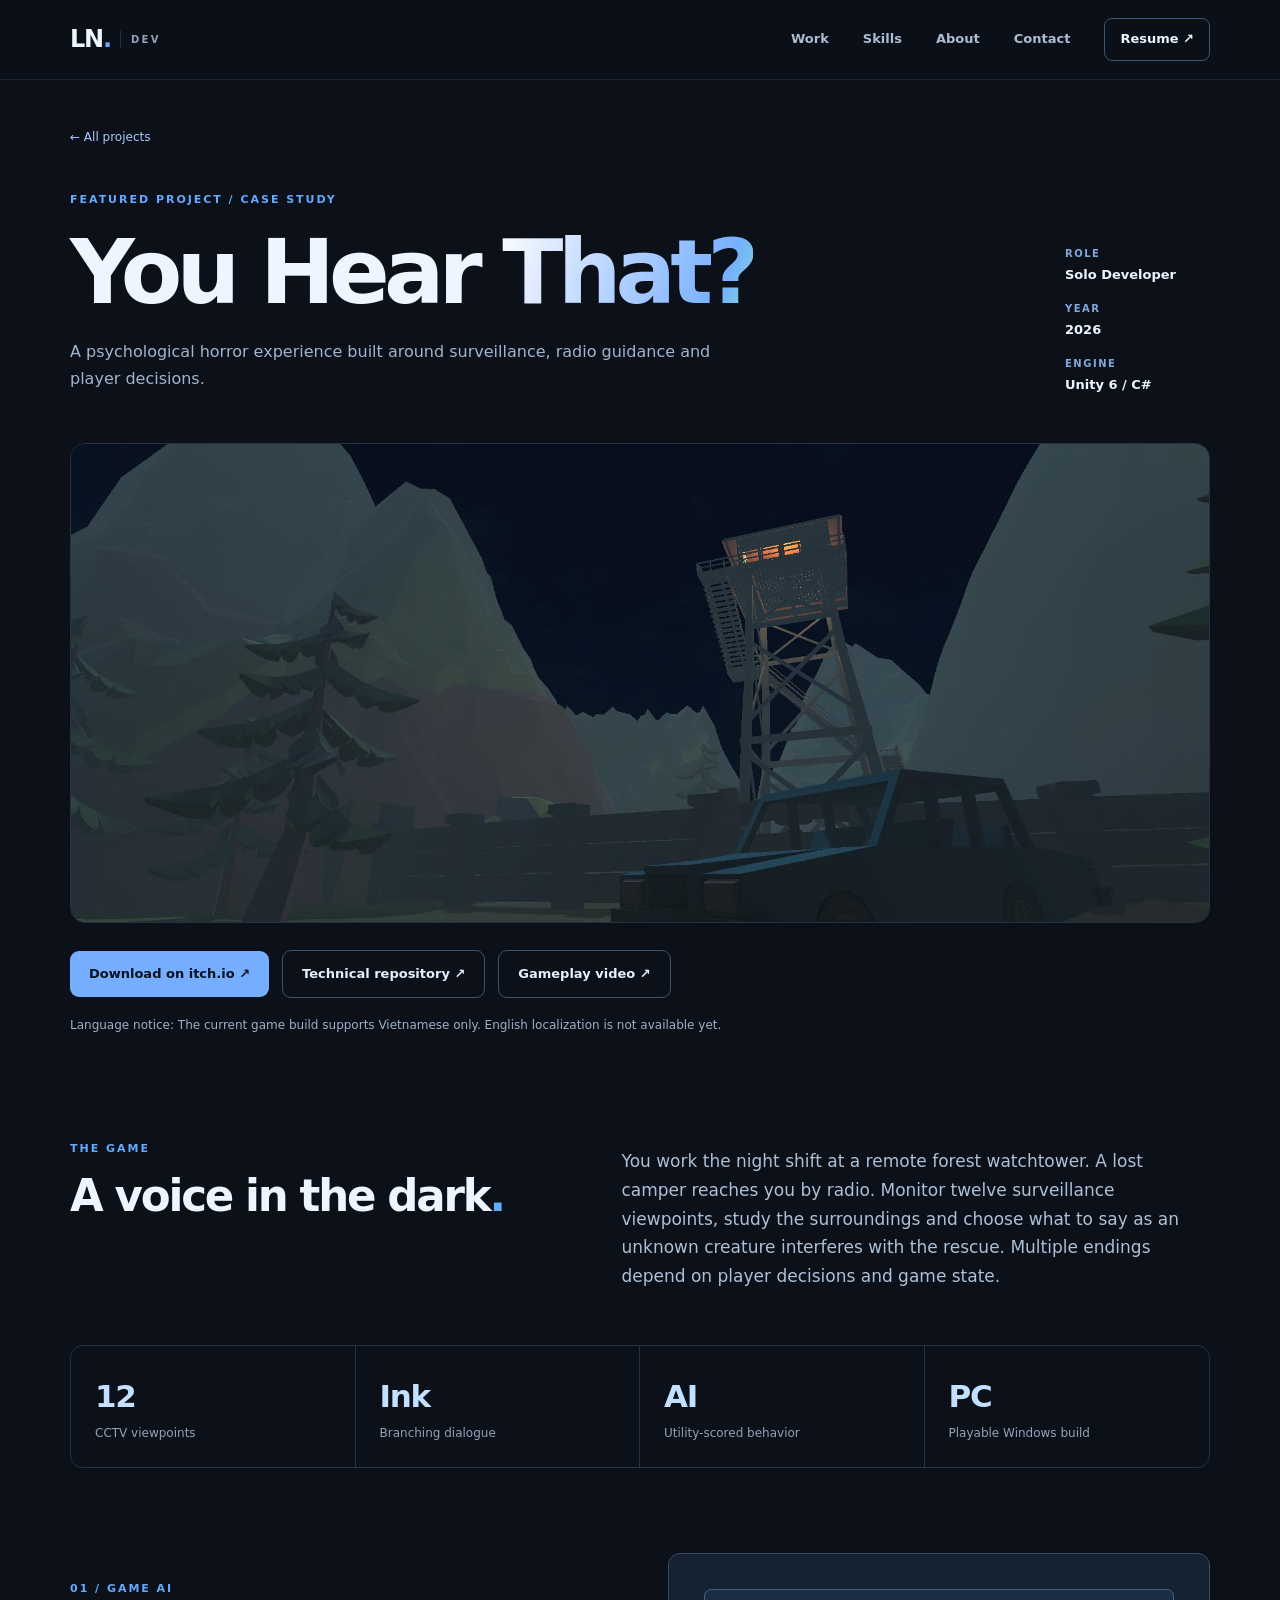
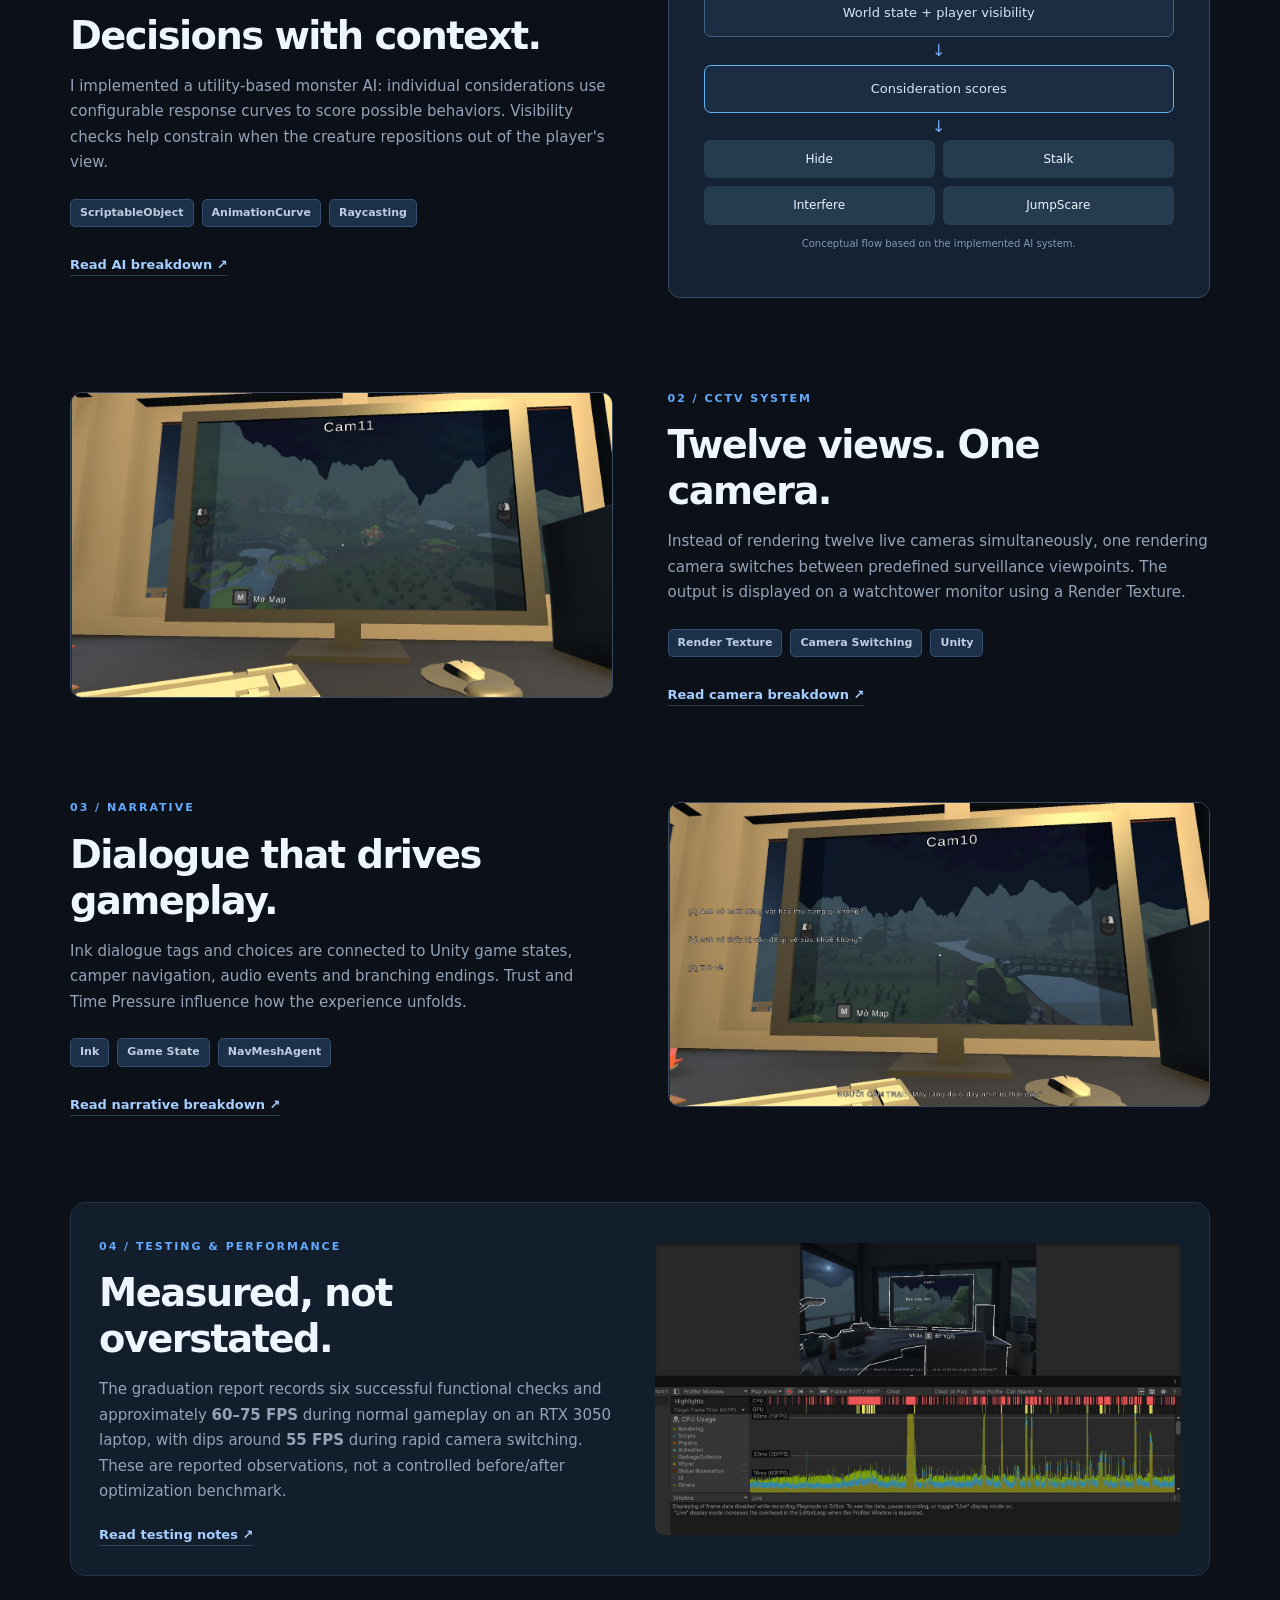
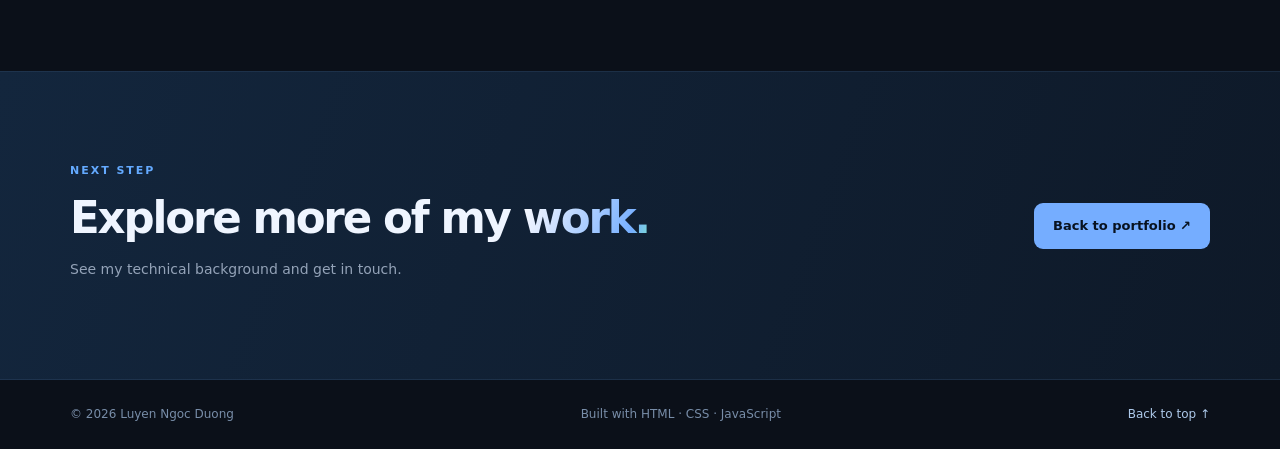
==== youhearthat.html @ 63cd79d3 "Update portfolio" ====
<!doctype html>
<html lang="en">

<head>
    <meta charset="utf-8">
    <meta name="viewport" content="width=device-width,initial-scale=1">
    <meta name="theme-color" content="#0b1019">
    <meta name="description"
        content="Technical case study for You Hear That? — Unity Utility AI, CCTV rendering, Ink storytelling and performance testing.">
    <title>You Hear That? | Luyen Ngoc Duong</title>
    <link rel="icon" href="assets/favicon.svg" type="image/svg+xml">
    <link rel="stylesheet" href="styles.css">
    <script src="script.js" defer></script>
</head>

<body>
    <a class="skip-link" href="#main">Skip to content</a>
    <header class="site-header">
        <div class="container nav-inner"><a class="brand" href="index.html"><span class="brand-symbol">LN<span
                        class="brand-dot">.</span></span><span class="brand-sub">DEV</span></a><button
                class="menu-toggle" aria-label="Open navigation" aria-expanded="false"
                aria-controls="primary-nav"><span></span><span></span><span></span></button>
            <nav class="nav-links" id="primary-nav"><a href="index.html#work">Work</a><a
                    href="index.html#skills">Skills</a><a href="index.html#about">About</a><a
                    href="index.html#contact">Contact</a><a class="nav-resume"
                    href="assets/files/Luyen_Ngoc_Duong_CV.pdf" target="_blank" rel="noopener">Resume ↗</a></nav>
        </div>
    </header>
    <main id="main">
        <section class="case-hero container"><a class="backlink" href="index.html#work">← All projects</a>
            <div class="case-header reveal">
                <div><span class="section-kicker">FEATURED PROJECT / CASE STUDY</span>
                    <h1>You Hear <span class="gradient-text">That?</span></h1>
                    <p>A psychological horror experience built around surveillance, radio guidance and player decisions.
                    </p>
                </div>
                <div class="case-meta"><span>ROLE</span><strong>Solo
                        Developer</strong><span>YEAR</span><strong>2026</strong><span>ENGINE</span><strong>Unity 6 /
                        C#</strong></div>
            </div>
            <div class="case-hero-image reveal"><img src="assets/images/cover-nohud.png"
                    alt="Inside the watchtower in You Hear That?"></div>
            <div class="case-actions reveal"><a class="btn btn-primary" href="https://lnduongg.itch.io/you-hear-that"
                    target="_blank" rel="noopener noreferrer">Download on itch.io ↗</a><a class="btn btn-outline"
                    href="https://github.com/lnduongg/You-Hear-That" target="_blank" rel="noopener noreferrer">Technical
                    repository ↗</a><a class="btn btn-outline" href="https://www.youtube.com/watch?v=E_q-wjqsOGI"
                    target="_blank" rel="noopener noreferrer">Gameplay video ↗</a></div>
            <p class="language-notice">Language notice: The current game build supports Vietnamese only. English
                localization is not available yet.</p>
        </section>
        <section class="section container case-content">
            <div class="case-intro-grid reveal">
                <div><span class="section-kicker">THE GAME</span>
                    <h2>A voice in the dark<span class="accent">.</span></h2>
                </div>
                <p>You work the night shift at a remote forest watchtower. A lost camper reaches you by radio. Monitor
                    twelve surveillance viewpoints, study the surroundings and choose what to say as an unknown creature
                    interferes with the rescue. Multiple endings depend on player decisions and game state.</p>
            </div>
            <div class="case-stats reveal">
                <div><strong>12</strong><span>CCTV viewpoints</span></div>
                <div><strong>Ink</strong><span>Branching dialogue</span></div>
                <div><strong>AI</strong><span>Utility-scored behavior</span></div>
                <div><strong>PC</strong><span>Playable Windows build</span></div>
            </div>
            <div class="case-system reveal">
                <div class="system-text"><span class="section-kicker">01 / GAME AI</span>
                    <h2>Decisions with context.</h2>
                    <p>I implemented a utility-based monster AI: individual considerations use configurable response
                        curves to score possible behaviors. Visibility checks help constrain when the creature
                        repositions out of the player's view.</p>
                    <div class="tag-row"><span>ScriptableObject</span><span>AnimationCurve</span><span>Raycasting</span>
                    </div><a class="text-link"
                        href="https://github.com/lnduongg/You-Hear-That/blob/main/docs/MONSTER_AI.md" target="_blank"
                        rel="noopener noreferrer">Read AI breakdown ↗</a>
                </div>
                <div class="system-media media-pad">
                    <div class="info-schematic">
                        <div class="schematic-node">World state + player visibility</div>
                        <div class="schematic-arrow">↓</div>
                        <div class="schematic-node emphasis">Consideration scores</div>
                        <div class="schematic-arrow">↓</div>
                        <div class="schematic-options">
                            <span>Hide</span><span>Stalk</span><span>Interfere</span><span>JumpScare</span>
                        </div>
                        <p>Conceptual flow based on the implemented AI system.</p>
                    </div>
                </div>
            </div>
            <div class="case-system reverse reveal">
                <div class="system-text"><span class="section-kicker">02 / CCTV SYSTEM</span>
                    <h2>Twelve views. One camera.</h2>
                    <p>Instead of rendering twelve live cameras simultaneously, one rendering camera switches between
                        predefined surveillance viewpoints. The output is displayed on a watchtower monitor using a
                        Render Texture.</p>
                    <div class="tag-row"><span>Render Texture</span><span>Camera Switching</span><span>Unity</span>
                    </div><a class="text-link"
                        href="https://github.com/lnduongg/You-Hear-That/blob/main/docs/CAMERA_SYSTEM.md" target="_blank"
                        rel="noopener noreferrer">Read camera breakdown ↗</a>
                </div>
                <div class="system-media"><img src="assets/images/cctv-screen.png"
                        alt="CCTV surveillance screen in the game" loading="lazy"></div>
            </div>
            <div class="case-system reveal">
                <div class="system-text"><span class="section-kicker">03 / NARRATIVE</span>
                    <h2>Dialogue that drives gameplay.</h2>
                    <p>Ink dialogue tags and choices are connected to Unity game states, camper navigation, audio events
                        and branching endings. Trust and Time Pressure influence how the experience unfolds.</p>
                    <div class="tag-row"><span>Ink</span><span>Game State</span><span>NavMeshAgent</span></div><a
                        class="text-link"
                        href="https://github.com/lnduongg/You-Hear-That/blob/main/docs/INK_INTEGRATION.md"
                        target="_blank" rel="noopener noreferrer">Read narrative breakdown ↗</a>
                </div>
                <div class="system-media"><img src="assets/images/radio-dialogue.png"
                        alt="Radio dialogue and player choices in You Hear That?" loading="lazy"></div>
            </div>
            <section class="testing-block reveal">
                <div><span class="section-kicker">04 / TESTING & PERFORMANCE</span>
                    <h2>Measured, not overstated.</h2>
                    <p>The graduation report records six successful functional checks and approximately <strong>60–75
                            FPS</strong> during normal gameplay on an RTX 3050 laptop, with dips around <strong>55
                            FPS</strong> during rapid camera switching. These are reported observations, not a
                        controlled before/after optimization benchmark.</p><a class="text-link"
                        href="https://github.com/lnduongg/You-Hear-That/blob/main/docs/TESTING.md" target="_blank"
                        rel="noopener noreferrer">Read testing notes ↗</a>
                </div><img src="assets/images/profiler.png" alt="Unity Profiler screenshot from project testing"
                    loading="lazy">
            </section>
        </section>
        <section class="contact-section">
            <div class="container contact-inner">
                <div><span class="section-kicker">NEXT STEP</span>
                    <h2>Explore more of my <span class="gradient-text">work.</span></h2>
                    <p>See my technical background and get in touch.</p>
                </div>
                <div class="contact-actions"><a class="btn btn-primary" href="index.html">Back to portfolio ↗</a></div>
            </div>
        </section>
    </main>
    <footer class="footer">
        <div class="container footer-inner"><span>© <span data-year>2026</span> Luyen Ngoc Duong</span><span>Built with
                HTML · CSS · JavaScript</span><a href="#main">Back to top ↑</a></div>
    </footer>
</body>

</html>
---- styles.css ----
:root {
    --bg: #0b1019;
    --panel: #111a27;
    --panel-2: #151f2e;
    --line: #253144;
    --text: #eff5ff;
    --muted: #94a3b8;
    --accent: #64aaff;
    --accent2: #7ce1ce;
    --max: 1140px;
    --radius: 16px
}

* {
    box-sizing: border-box
}

html {
    scroll-behavior: smooth;
    scroll-padding-top: 94px
}

body {
    margin: 0;
    background: var(--bg);
    color: var(--text);
    font: 16px/1.7 Inter, system-ui, -apple-system, "Segoe UI", Arial, sans-serif;
    overflow-x: hidden
}

a {
    color: inherit;
    text-decoration: none
}

button {
    font: inherit
}

img {
    display: block;
    max-width: 100%
}

::selection {
    background: #356ba7;
    color: white
}

.container {
    width: min(var(--max), calc(100% - 64px));
    margin-inline: auto
}

.accent {
    color: var(--accent)
}

.gradient-text {
    background: linear-gradient(110deg, #f6f8ff 5%, #76afff 85%, #7ce1ce);
    background-clip: text;
    -webkit-background-clip: text;
    color: transparent
}

.glow {
    pointer-events: none;
    position: absolute;
    z-index: -1;
    border-radius: 50%;
    filter: blur(120px);
    opacity: .23
}

.glow-one {
    width: 550px;
    height: 550px;
    left: -240px;
    top: 20px;
    background: #16447e
}

.glow-two {
    width: 550px;
    height: 550px;
    right: -240px;
    top: 310px;
    background: #14576a
}

.skip-link {
    position: absolute;
    left: 14px;
    top: -90px;
    background: white;
    color: black;
    padding: 10px;
    z-index: 99
}

.skip-link:focus {
    top: 15px
}

.site-header {
    height: 80px;
    position: sticky;
    top: 0;
    z-index: 30;
    background: rgba(11, 16, 25, .86);
    backdrop-filter: blur(16px);
    border-bottom: 1px solid rgba(134, 166, 210, .13)
}

.nav-inner,
.nav-links,
.brand {
    display: flex;
    align-items: center
}

.nav-inner {
    height: 100%;
    justify-content: space-between
}

.brand {
    gap: 9px;
    font-weight: 850;
    letter-spacing: -.075em
}

.brand-symbol {
    font-size: 24px
}

.brand-dot {
    color: var(--accent)
}

.brand-sub {
    font-size: 10px;
    letter-spacing: .23em;
    font-weight: 700;
    border-left: 1px solid var(--line);
    padding-left: 10px;
    color: var(--muted)
}

.nav-links {
    gap: 34px
}

.nav-links a {
    font-size: 13px;
    font-weight: 650;
    color: #aebcd1;
    transition: color .2s
}

.nav-links a:hover,
.nav-links a:focus-visible {
    color: white
}

.nav-links .nav-resume {
    border: 1px solid #37577a;
    border-radius: 8px;
    padding: 9px 15px;
    color: #ecf4ff
}

.menu-toggle {
    display: none;
    background: none;
    border: 0;
    padding: 8px
}

.menu-toggle span {
    display: block;
    width: 24px;
    height: 2px;
    background: white;
    margin: 5px 0
}

.hero {
    position: relative;
    display: grid;
    grid-template-columns: 1.08fr .92fr;
    gap: 65px;
    align-items: center;
    min-height: 690px;
    padding-top: 85px;
    padding-bottom: 96px
}

.eyebrow,
.section-kicker,
.mini-label {
    font-size: 11px;
    letter-spacing: .18em;
    font-weight: 750;
    color: var(--accent)
}

.eyebrow {
    display: inline-flex;
    align-items: center;
    gap: 11px
}

.status-pulse,
.tiny-dot {
    width: 7px;
    height: 7px;
    display: inline-block;
    background: var(--accent2);
    border-radius: 50%;
    box-shadow: 0 0 0 5px #7ce1ce16
}

.hero-intro {
    margin: 38px 0 2px;
    color: #c6d4e6;
    font-size: 19px
}

.hero h1 {
    font-size: clamp(57px, 6.2vw, 88px);
    line-height: 1.08;
    letter-spacing: -.065em;
    margin: 0;
    font-weight: 850
}

.hero h2 {
    font-size: 18px;
    font-weight: 650;
    letter-spacing: -.01em;
    margin: 24px 0 0
}

.muted-separator {
    color: #506680;
    margin: 0 5px
}

.hero-description {
    max-width: 535px;
    color: var(--muted);
    font-size: 16px;
    margin: 18px 0 28px
}

.hero-description strong {
    color: #dceaff
}

.hero-buttons,
.hero-social,
.project-links,
.case-actions {
    display: flex;
    align-items: center;
    gap: 13px;
    flex-wrap: wrap
}

.btn {
    display: inline-flex;
    align-items: center;
    justify-content: center;
    gap: 15px;
    padding: 12px 19px;
    border-radius: 9px;
    font-size: 13px;
    font-weight: 750;
    transition: transform .2s, background .2s, border-color .2s
}

.btn:hover {
    transform: translateY(-2px)
}

.btn-primary {
    background: #75adff;
    color: #081220
}

.btn-primary:hover {
    background: #9bc3ff
}

.btn-outline {
    border: 1px solid #3e526b;
    color: #e5efff
}

.btn-outline:hover {
    border-color: #8bbaff;
    background: #121f31
}

.hero-social {
    gap: 26px;
    margin-top: 32px
}

.hero-social a {
    font-size: 13px;
    color: #9bafc8
}

.hero-social a:hover {
    color: white
}

.hero-visual {
    display: block;
    position: relative;
    height: 440px;
    overflow: hidden;
    border-radius: 15px;
    border: 1px solid #40526b;
    box-shadow: 0 28px 75px #0008;
    transform: rotate(1deg);
    transition: transform .25s
}

.hero-visual:hover {
    transform: rotate(0) translateY(-5px)
}

.hero-visual img {
    width: 100%;
    height: 100%;
    object-fit: cover
}

.visual-shade {
    position: absolute;
    inset: 0;
    background: linear-gradient(180deg, #07132155 0%, transparent 34%, #06111bd9 100%)
}

.floating-tag {
    position: absolute;
    top: 19px;
    left: 19px;
    background: #0b1320da;
    border: 1px solid #6a89ae75;
    padding: 8px 13px;
    border-radius: 6px;
    font-size: 10px;
    letter-spacing: .1em;
    font-weight: 800;
    display: flex;
    gap: 12px;
    align-items: center
}

.hero-visual-bottom {
    position: absolute;
    left: 24px;
    right: 24px;
    bottom: 24px;
    font-size: 22px;
    font-weight: 850;
    letter-spacing: -.025em;
    display: flex;
    justify-content: space-between
}

.hero-index {
    position: absolute;
    bottom: 34px;
    left: 0;
    font-size: 11px;
    color: #657b96;
    letter-spacing: .2em
}

.section {
    padding: 95px 0
}

.section-head {
    display: flex;
    align-items: end;
    justify-content: space-between;
    gap: 35px;
    margin-bottom: 35px
}

.section-head h2,
.case-intro-grid h2,
.contact-inner h2 {
    font-size: clamp(30px, 3.4vw, 46px);
    line-height: 1.13;
    letter-spacing: -.05em;
    margin: 12px 0 0
}

.section-head p {
    max-width: 350px;
    margin: 0 0 4px;
    color: var(--muted);
    font-size: 14px
}

.project-feature {
    display: grid;
    grid-template-columns: 1.04fr .96fr;
    overflow: hidden;
    background: linear-gradient(135deg, #172536, #111924);
    border: 1px solid #304057;
    border-radius: 16px
}

.project-image {
    position: relative;
    min-height: 430px
}

.project-image img {
    width: 100%;
    height: 100%;
    object-fit: cover;
    position: absolute;
    inset: 0
}

.image-label {
    position: absolute;
    top: 20px;
    left: 20px;
    background: #081625d9;
    padding: 7px 12px;
    border: 1px solid #6c82975c;
    border-radius: 5px;
    letter-spacing: .14em;
    font-size: 10px;
    font-weight: 700
}

.project-details {
    padding: 38px
}

.project-topline {
    display: flex;
    justify-content: space-between;
    gap: 10px;
    font-size: 10px;
    color: #8aa4c6;
    letter-spacing: .15em;
    font-weight: 700
}

.project-details h3 {
    font-size: 39px;
    line-height: 1.1;
    letter-spacing: -.05em;
    margin: 35px 0 5px
}

.project-type {
    margin: 0 0 19px;
    color: #bcd1eb !important;
    font-size: 14px !important
}

.project-details p {
    color: var(--muted);
    font-size: 14px
}

.tag-row {
    display: flex;
    flex-wrap: wrap;
    gap: 8px;
    margin: 23px 0
}

.tag-row span {
    font-size: 11px;
    font-weight: 650;
    background: #1c3049;
    color: #bdcee3;
    border: 1px solid #35506e;
    border-radius: 5px;
    padding: 4px 9px
}

.text-link {
    color: #a6ceff;
    font-weight: 750;
    font-size: 13px;
    border-bottom: 1px solid #6a9cd24d;
    padding-bottom: 3px
}

.text-link:hover {
    color: white
}

.secondary-link {
    color: #dce8f8
}

.project-details .small-note {
    font-size: 11px;
    color: #8e9eb3;
    margin-top: 24px
}

.mini-projects {
    display: grid;
    grid-template-columns: 1fr 1fr;
    gap: 18px;
    margin-top: 20px
}

.mini-card {
    display: flex;
    gap: 18px;
    padding: 26px;
    border: 1px solid var(--line);
    border-radius: 13px;
    background: #101824
}

.mini-icon {
    font-size: 23px;
    font-weight: 700;
    color: #82b9ff;
    line-height: 1.3
}

.mini-label {
    font-size: 9px
}

.mini-card h3 {
    font-size: 19px;
    margin: 5px 0
}

.mini-card p {
    color: var(--muted);
    font-size: 13px;
    margin: 5px 0
}

.tag-row.compact {
    margin: 15px 0 0
}

.tag-row.compact span {
    background: #182536
}

.section-tinted {
    background: #0e1622;
    border-top: 1px solid #182436;
    border-bottom: 1px solid #182436
}

.skills-grid {
    display: grid;
    grid-template-columns: repeat(4, 1fr);
    gap: 13px
}

.skill-card {
    padding: 24px;
    border: 1px solid var(--line);
    border-radius: 12px;
    background: #131e2d;
    min-height: 240px
}

.skill-no {
    font-size: 11px;
    color: #6996cc;
    letter-spacing: .12em
}

.skill-card h3 {
    font-size: 17px;
    line-height: 1.3;
    margin: 40px 0 12px
}

.skill-card p {
    font-size: 13px;
    color: var(--muted);
    margin: 0
}

.about-grid {
    display: grid;
    grid-template-columns: 1.3fr .7fr;
    gap: 90px
}

.about-body p {
    color: #a9bad0;
    font-size: 16px;
    max-width: 720px
}

.about-body strong {
    color: white
}

.about-facts {
    padding-left: 26px;
    border-left: 1px solid var(--line)
}

.about-facts>div {
    display: flex;
    flex-direction: column;
    padding: 0 0 18px;
    margin-bottom: 18px;
    border-bottom: 1px solid var(--line)
}

.about-facts span,
.case-meta span {
    color: #80a9d9;
    letter-spacing: .15em;
    font-size: 10px;
    font-weight: 800
}

.about-facts strong {
    font-size: 14px;
    margin: 8px 0 1px
}

.about-facts small {
    color: var(--muted);
    font-size: 12px
}

.contact-section {
    background: linear-gradient(110deg, #13263d, #0e1928);
    border-top: 1px solid #34507155;
    border-bottom: 1px solid #34507155;
    padding: 83px 0
}

.contact-inner {
    display: flex;
    align-items: center;
    justify-content: space-between;
    gap: 20px
}

.contact-inner h2 {
    margin-bottom: 15px
}

.contact-inner p {
    font-size: 14px;
    color: var(--muted)
}

.contact-actions {
    display: flex;
    flex-direction: column;
    align-items: flex-start;
    gap: 14px
}

.contact-email {
    font-size: 13px;
    color: #b1c6de
}

.footer-inner {
    display: flex;
    justify-content: space-between;
    gap: 20px;
    align-items: center;
    padding: 24px 0;
    font-size: 12px;
    color: #788da8
}

.footer a {
    color: #adc9ea
}

.reveal {
    opacity: 0;
    transform: translateY(14px);
    transition: opacity .65s ease, transform .65s ease
}

.reveal.visible {
    opacity: 1;
    transform: translateY(0)
}

.hero-visual.reveal.visible {
    transform: rotate(1deg)
}

.hero-visual.reveal.visible:hover {
    transform: rotate(0) translateY(-5px)
}

/* case study */
.case-hero {
    padding-top: 42px
}

.backlink {
    font-size: 12px;
    color: #a8caff
}

.case-header {
    display: flex;
    justify-content: space-between;
    gap: 25px;
    align-items: end;
    margin: 35px 0
}

.case-header h1 {
    font-size: clamp(50px, 7vw, 90px);
    letter-spacing: -.065em;
    line-height: 1.1;
    margin: 12px 0
}

.case-header p {
    max-width: 690px;
    color: #a1b5ce
}

.case-meta {
    display: grid;
    grid-template-columns: 1fr;
    gap: 2px;
    min-width: 145px
}

.case-meta strong {
    font-size: 13px;
    margin-bottom: 12px
}

.case-hero-image {
    height: 480px;
    border: 1px solid var(--line);
    border-radius: 15px;
    overflow: hidden
}

.case-hero-image img {
    width: 100%;
    height: 100%;
    object-fit: cover
}

.case-actions {
    margin: 27px 0 0
}

.language-notice {
    font-size: 12px;
    color: #9fb0c6;
    margin-top: 17px
}

.case-content {
    padding-top: 85px
}

.case-intro-grid {
    display: grid;
    grid-template-columns: .9fr 1.1fr;
    gap: 70px;
    align-items: start
}

.case-intro-grid p {
    color: #adc0d6;
    font-size: 17px;
    margin: 14px 0
}

.case-stats {
    display: grid;
    grid-template-columns: repeat(4, 1fr);
    border: 1px solid var(--line);
    border-radius: 13px;
    margin: 40px 0 80px
}

.case-stats div {
    padding: 24px;
    border-right: 1px solid var(--line);
    display: flex;
    flex-direction: column
}

.case-stats div:last-child {
    border: 0
}

.case-stats strong {
    font-size: 31px;
    letter-spacing: -.04em;
    color: #c4e0ff
}

.case-stats span {
    color: var(--muted);
    font-size: 12px
}

.case-system {
    display: grid;
    grid-template-columns: 1fr 1fr;
    gap: 55px;
    align-items: center;
    margin: 85px 0
}

.case-system.reverse .system-text {
    order: 2
}

.case-system.reverse .system-media {
    order: 1
}

.system-text h2,
.testing-block h2 {
    font-size: clamp(30px, 3vw, 42px);
    line-height: 1.2;
    letter-spacing: -.04em;
    margin: 12px 0
}

.system-text p,
.testing-block p {
    color: var(--muted);
    font-size: 15px
}

.system-media {
    border: 1px solid #3b4a60;
    background: #152233;
    border-radius: 12px;
    overflow: hidden;
    min-height: 290px
}

.system-media img {
    width: 100%;
    height: 100%;
    object-fit: cover
}

.media-pad {
    display: grid;
    place-items: center;
    padding: 35px
}

.info-schematic {
    text-align: center;
    width: 100%
}

.schematic-node {
    background: #1a2d43;
    border: 1px solid #426185;
    border-radius: 7px;
    padding: 12px;
    color: #d1e5fc;
    font-size: 13px
}

.schematic-node.emphasis {
    border-color: #65b0ee
}

.schematic-arrow {
    color: #74adf5
}

.schematic-options {
    display: grid;
    grid-template-columns: repeat(2, 1fr);
    gap: 8px
}

.schematic-options span {
    border-radius: 6px;
    background: #243b50;
    padding: 9px;
    font-size: 12px
}

.info-schematic p {
    font-size: 10px;
    color: #809ab8
}

.testing-block {
    display: grid;
    grid-template-columns: 1fr 1fr;
    gap: 30px;
    align-items: center;
    background: #131e2c;
    border: 1px solid var(--line);
    padding: 28px;
    border-radius: 15px;
    margin-top: 85px
}

.testing-block img {
    border-radius: 8px;
    width: 100%
}

@media(max-width:900px) {
    .hero {
        grid-template-columns: 1fr;
        gap: 40px;
        min-height: 0;
        padding-top: 65px
    }

    .hero-visual {
        height: 390px;
        max-width: 640px
    }

    .project-feature {
        grid-template-columns: 1fr
    }

    .project-image {
        min-height: 350px
    }

    .skills-grid {
        grid-template-columns: repeat(2, 1fr)
    }

    .about-grid {
        gap: 30px
    }

    .case-system {
        gap: 25px
    }

    .case-hero-image {
        height: 390px
    }
}

@media(max-width:650px) {
    .container {
        width: min(var(--max), calc(100% - 36px))
    }

    .site-header {
        height: 68px
    }

    .menu-toggle {
        display: block
    }

    .nav-links {
        display: none;
        position: absolute;
        top: 68px;
        left: 0;
        right: 0;
        background: #101a27;
        border-bottom: 1px solid var(--line);
        padding: 18px;
        flex-direction: column;
        align-items: stretch;
        gap: 17px
    }

    .nav-links.open {
        display: flex
    }

    .nav-links a {
        font-size: 15px
    }

    .hero {
        padding-top: 43px;
        padding-bottom: 75px
    }

    .hero h1 {
        font-size: 58px
    }

    .hero-intro {
        margin-top: 27px
    }

    .hero h2 {
        font-size: 16px
    }

    .hero-visual {
        height: 290px
    }

    .section {
        padding: 65px 0
    }

    .section-head {
        display: block
    }

    .section-head p {
        margin-top: 14px
    }

    .project-image {
        min-height: 250px
    }

    .project-details {
        padding: 25px
    }

    .project-details h3 {
        margin-top: 25px;
        font-size: 32px
    }

    .mini-projects,
    .about-grid,
    .case-intro-grid,
    .case-system,
    .testing-block {
        grid-template-columns: 1fr
    }

    .mini-card {
        padding: 20px
    }

    .skills-grid {
        grid-template-columns: 1fr 1fr
    }

    .skill-card {
        padding: 18px;
        min-height: 220px
    }

    .skill-card h3 {
        margin-top: 23px
    }

    .contact-inner {
        display: block
    }

    .contact-actions {
        margin-top: 25px
    }

    .footer-inner {
        flex-wrap: wrap
    }

    .about-facts {
        border: 0;
        padding: 0
    }

    .case-hero {
        padding-top: 25px
    }

    .case-header {
        display: block
    }

    .case-header h1 {
        font-size: 58px
    }

    .case-meta {
        grid-template-columns: repeat(3, 1fr);
        gap: 5px 13px;
        margin-top: 25px
    }

    .case-meta span {
        grid-row: 1
    }

    .case-meta strong {
        grid-row: 2
    }

    .case-hero-image {
        height: 250px
    }

    .case-stats {
        grid-template-columns: 1fr 1fr
    }

    .case-stats div:nth-child(2) {
        border-right: 0
    }

    .case-stats div:nth-child(-n+2) {
        border-bottom: 1px solid var(--line)
    }

    .case-system.reverse .system-text,
    .case-system.reverse .system-media {
        order: initial
    }

    .case-system {
        margin: 55px 0
    }

    .testing-block {
        margin-top: 45px
    }

    .case-content {
        padding-top: 60px
    }
}

@media(max-width:375px) {
    .skills-grid {
        grid-template-columns: 1fr
    }

    .hero h1,
    .case-header h1 {
        font-size: 49px
    }
}

@media(prefers-reduced-motion:reduce) {
    html {
        scroll-behavior: auto
    }

    .reveal {
        opacity: 1;
        transform: none;
        transition: none
    }

    .hero-visual {
        transform: none !important
    }

    .btn {
        transition: none
    }
}
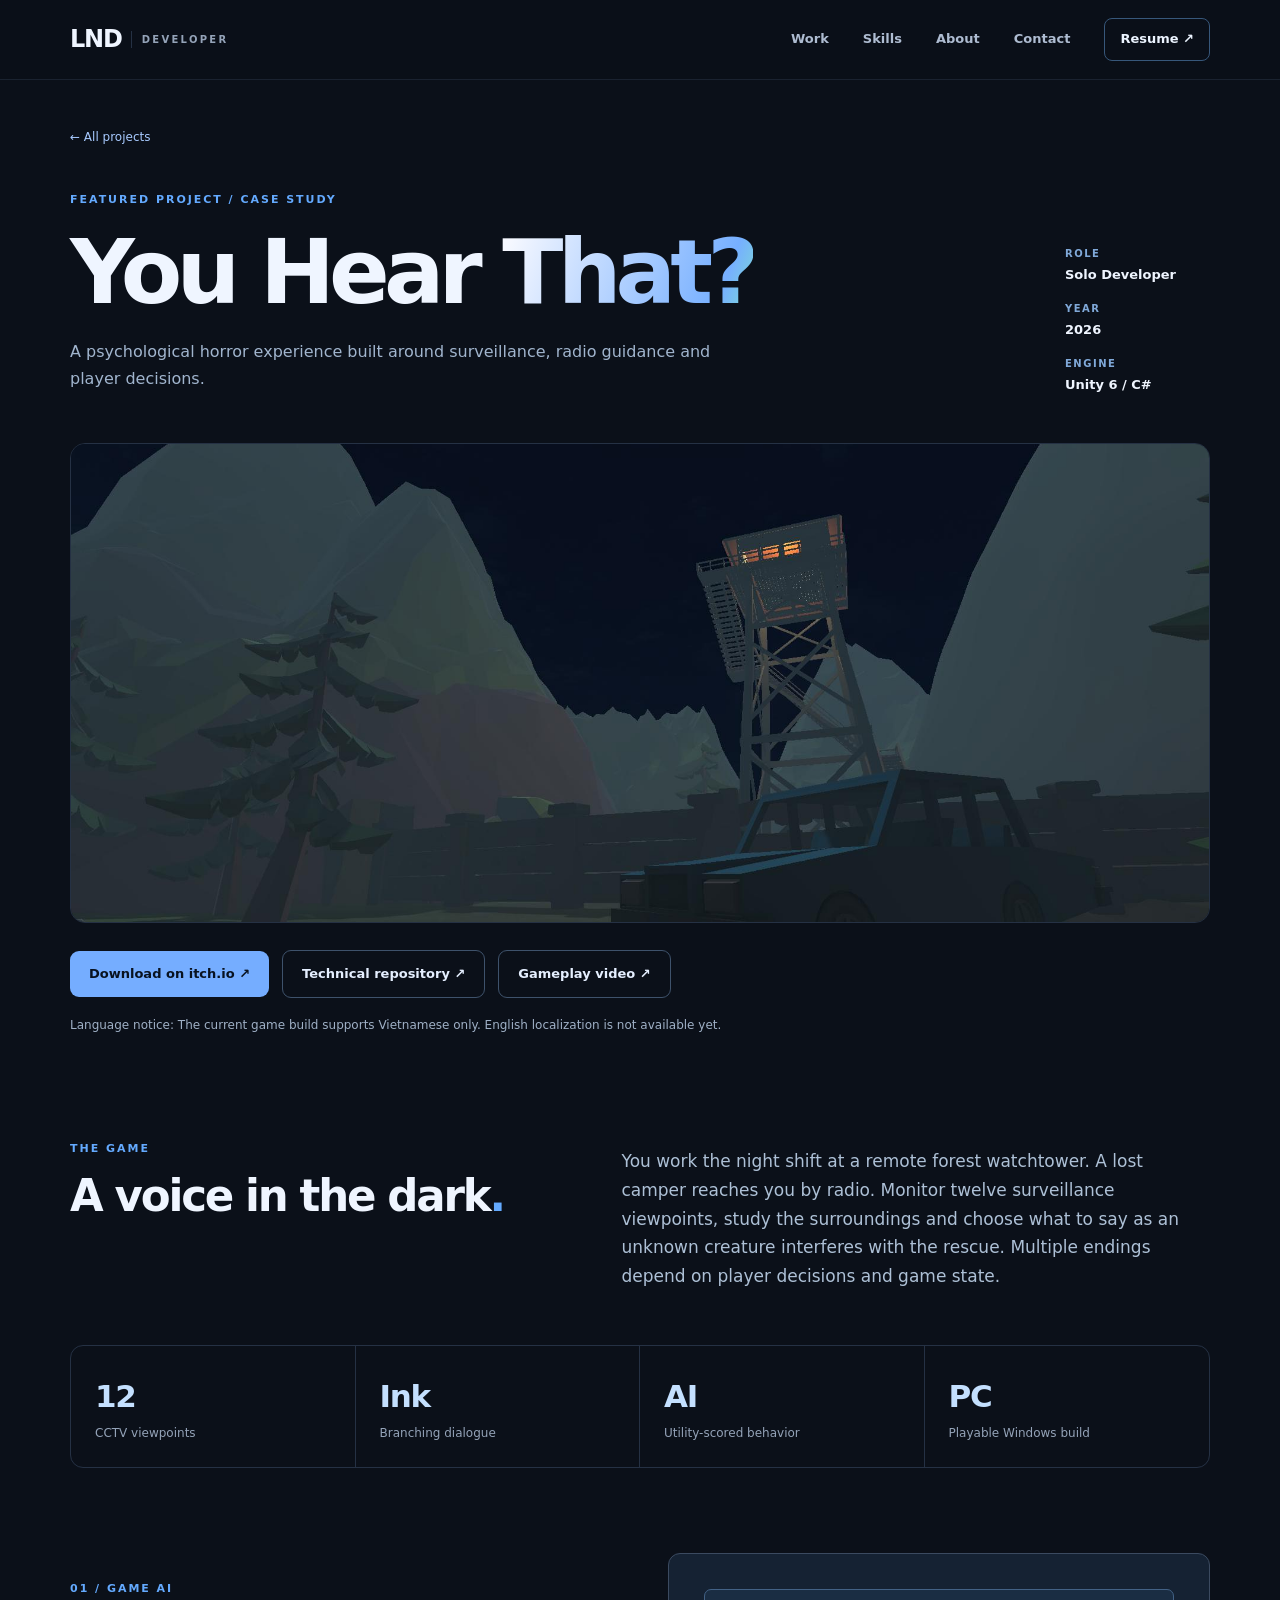
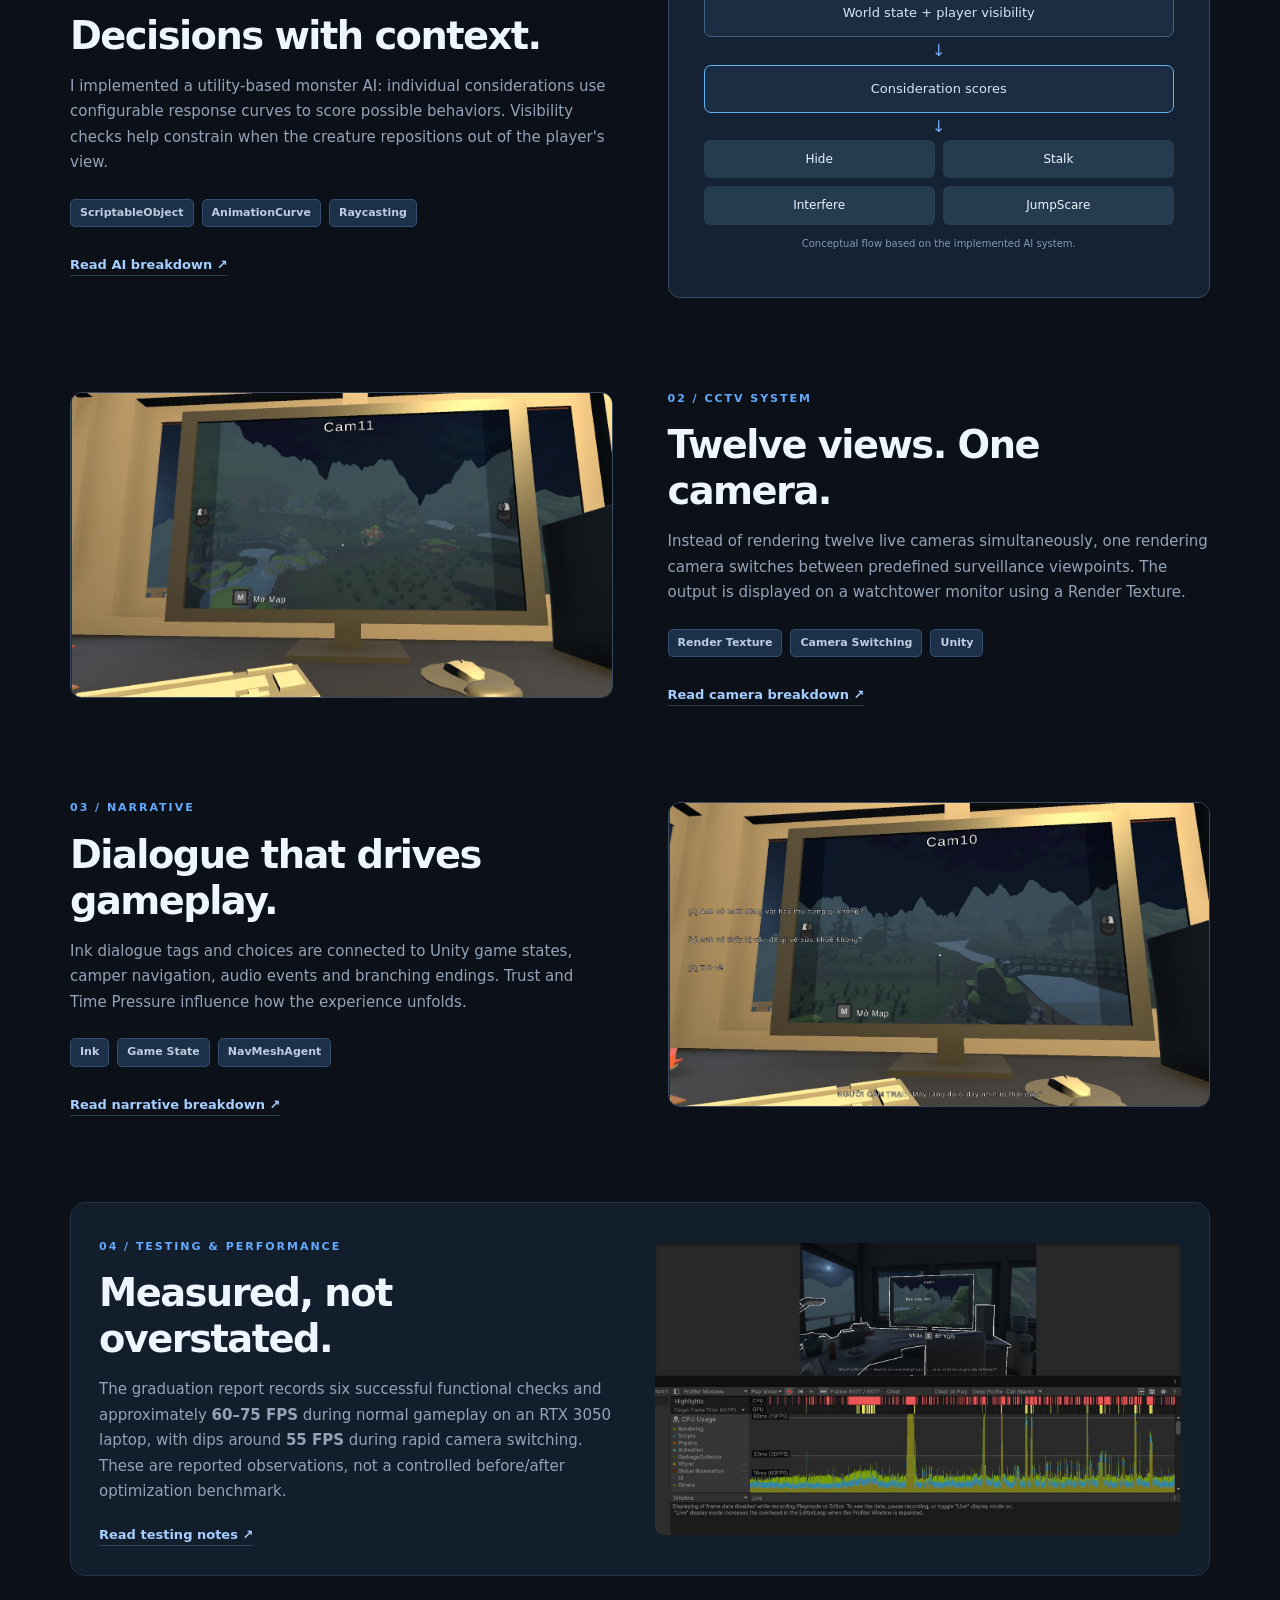
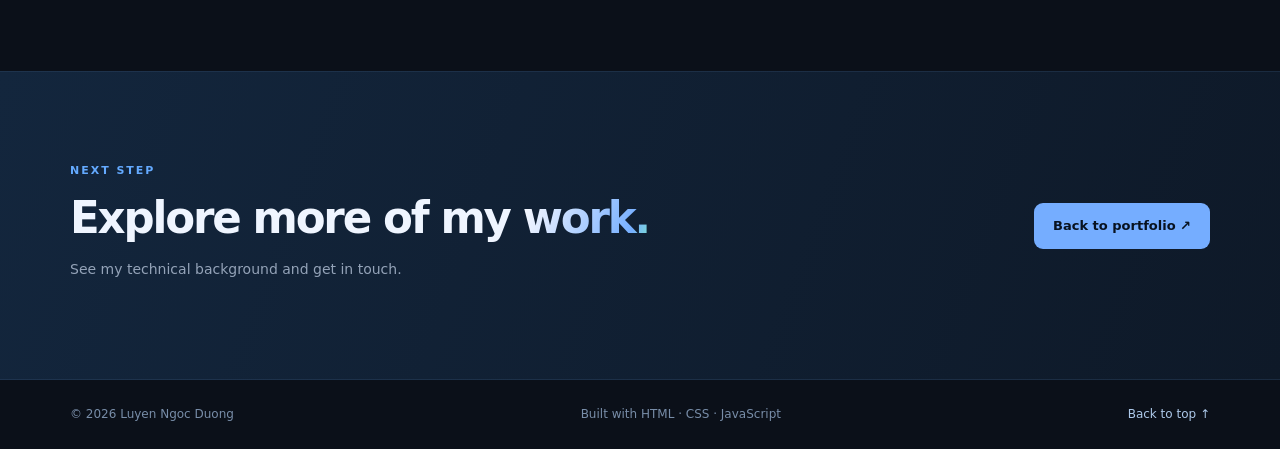
==== commit 8d4ac089: "update portfolio" ====
--- a/youhearthat.html
+++ b/youhearthat.html
@@ -16,10 +16,9 @@
 <body>
     <a class="skip-link" href="#main">Skip to content</a>
     <header class="site-header">
-        <div class="container nav-inner"><a class="brand" href="index.html"><span class="brand-symbol">LN<span
-                        class="brand-dot">.</span></span><span class="brand-sub">DEV</span></a><button
-                class="menu-toggle" aria-label="Open navigation" aria-expanded="false"
-                aria-controls="primary-nav"><span></span><span></span><span></span></button>
+        <div class="container nav-inner"><a class="brand" href="index.html"><span class="brand-symbol">LND</span><span
+                    class="brand-sub">DEVELOPER</span></a><button class="menu-toggle" aria-label="Open navigation"
+                aria-expanded="false" aria-controls="primary-nav"><span></span><span></span><span></span></button>
             <nav class="nav-links" id="primary-nav"><a href="index.html#work">Work</a><a
                     href="index.html#skills">Skills</a><a href="index.html#about">About</a><a
                     href="index.html#contact">Contact</a><a class="nav-resume"
